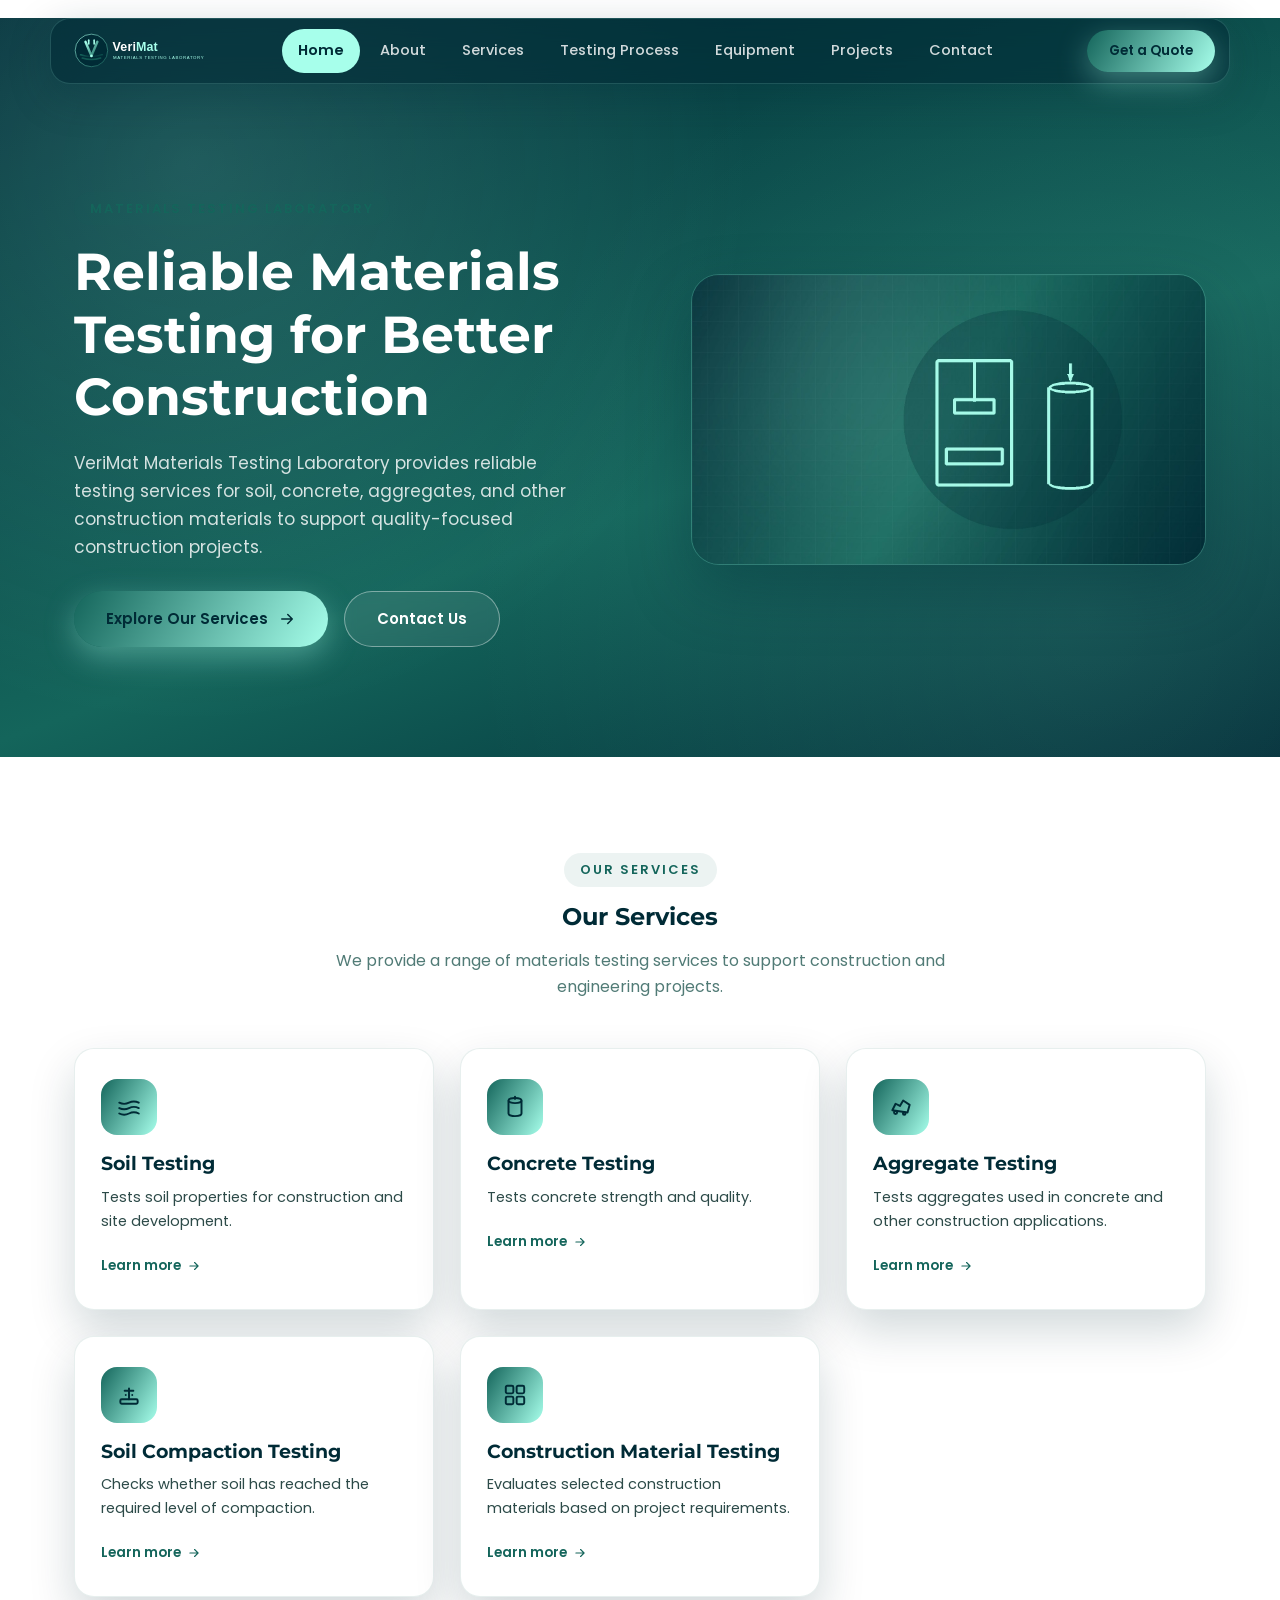
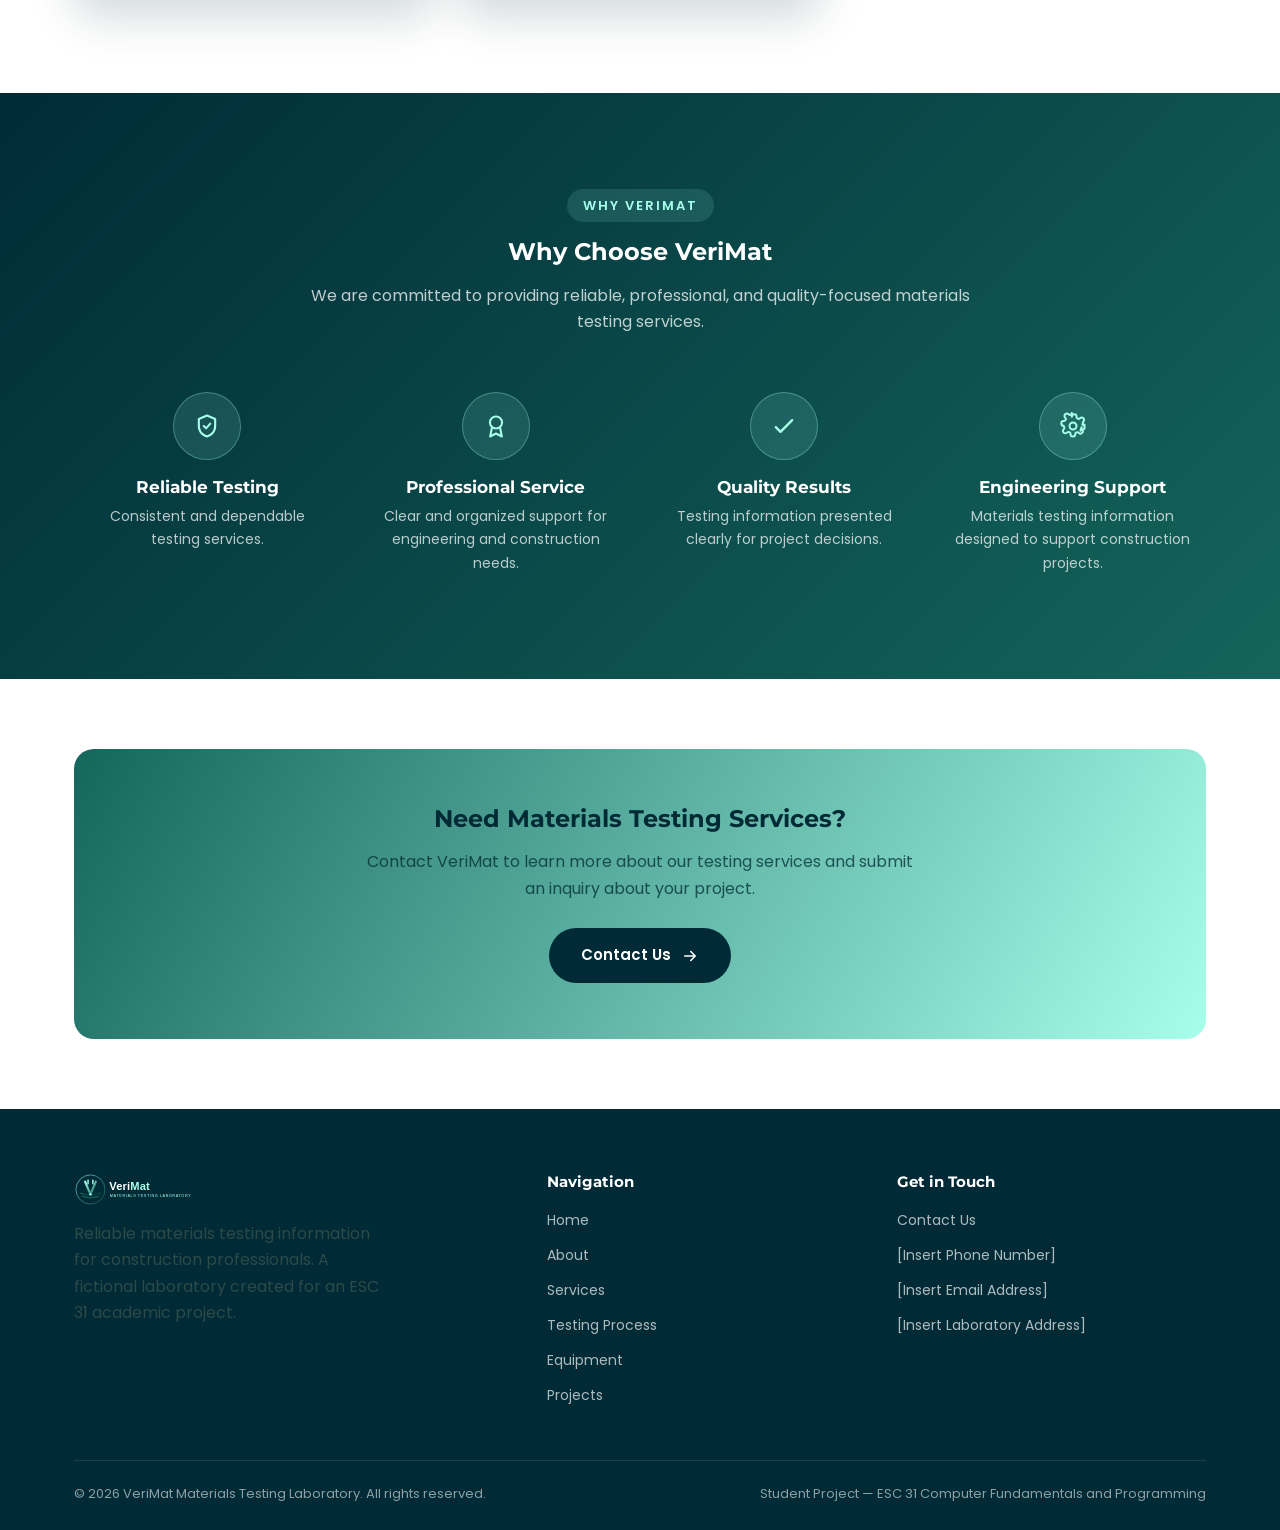
==== index.html @ c8bf65de "Add files via upload" ====
<!DOCTYPE html>
<html lang="en">
<head>
<meta charset="UTF-8">
<meta name="viewport" content="width=device-width, initial-scale=1.0">
<title>VeriMat | Materials Testing Laboratory</title>
<meta name="description" content="VeriMat Materials Testing Laboratory provides soil, concrete, aggregate, and construction material testing information and services.">
<link rel="icon" type="image/svg+xml" href="images/favicon.svg">
<link rel="preconnect" href="https://fonts.googleapis.com">
<link rel="preconnect" href="https://fonts.gstatic.com" crossorigin>
<link href="https://fonts.googleapis.com/css2?family=Montserrat:wght@600;700;800&family=Poppins:wght@300;400;500;600;700&display=swap" rel="stylesheet">
<link rel="stylesheet" href="css/style.css">
</head>
<body>
  <header class="site-header">
    <div class="nav-shell">
      <a href="index.html" class="brand" aria-label="VeriMat home">
        <img src="images/logo.svg" alt="VeriMat Materials Testing Laboratory logo">
      </a>
      <nav class="main-nav" aria-label="Primary navigation">
      <a href="index.html" class="active">Home</a>
      <a href="about.html" class="">About</a>
      <a href="services.html" class="">Services</a>
      <a href="testing-process.html" class="">Testing Process</a>
      <a href="equipment.html" class="">Equipment</a>
      <a href="projects.html" class="">Projects</a>
      <a href="contact.html" class="">Contact</a>
      </nav>
      <a href="contact.html" class="btn btn-primary btn-sm nav-cta">Get a Quote</a>
      <button class="hamburger" aria-label="Toggle navigation menu" aria-expanded="false">
        <span></span><span></span><span></span>
      </button>
    </div>
    <nav class="mobile-nav" aria-label="Mobile navigation">
      <a href="index.html" class="active">Home</a>
      <a href="about.html" class="">About</a>
      <a href="services.html" class="">Services</a>
      <a href="testing-process.html" class="">Testing Process</a>
      <a href="equipment.html" class="">Equipment</a>
      <a href="projects.html" class="">Projects</a>
      <a href="contact.html" class="">Contact</a>
      <a href="contact.html" class="btn btn-primary btn-block" style="margin-top:8px;">Get a Quote</a>
    </nav>
  </header>

  <section class="hero">
    <div class="container hero-grid">
      <div class="reveal in-view">
        <span class="eyebrow">Materials Testing Laboratory</span>
        <h1>Reliable Materials Testing for Better Construction</h1>
        <p class="lead">VeriMat Materials Testing Laboratory provides reliable testing services for soil, concrete, aggregates, and other construction materials to support quality-focused construction projects.</p>
        <div class="hero-actions">
          <a href="services.html" class="btn btn-primary">Explore Our Services <svg viewBox="0 0 24 24" fill="none" stroke="currentColor" stroke-width="2" stroke-linecap="round" stroke-linejoin="round"><path d="M5 12h14M13 6l6 6-6 6"/></svg></a>
          <a href="contact.html" class="btn btn-secondary">Contact Us</a>
        </div>
      </div>
      <div class="hero-media reveal in-view">
        <img src="images/hero-laboratory.jpg" alt="Materials testing laboratory equipment and concrete specimen testing setup">
      </div>
    </div>
  </section>

  <section class="section" id="services">
    <div class="container">
      <div class="section-head reveal">
        <span class="eyebrow">Our Services</span>
        <h2>Our Services</h2>
        <p>We provide a range of materials testing services to support construction and engineering projects.</p>
      </div>
      <div class="card-grid">
        <div class="card">
          <div class="card-icon"><svg viewBox="0 0 24 24" fill="none" stroke="currentColor" stroke-width="1.8"><path d="M3 8c3 1.5 6 1.5 9 0s6-1.5 9 0" stroke-linecap="round"/><path d="M3 13c3 1.5 6 1.5 9 0s6-1.5 9 0" stroke-linecap="round"/><path d="M3 18c3 1.5 6 1.5 9 0s6-1.5 9 0" stroke-linecap="round"/></svg></div>
          <h3>Soil Testing</h3>
          <p>Tests soil properties for construction and site development.</p>
          <a href="services.html" class="card-link">Learn more <svg viewBox="0 0 24 24" fill="none" stroke="currentColor" stroke-width="2" stroke-linecap="round" stroke-linejoin="round"><path d="M5 12h14M13 6l6 6-6 6"/></svg></a>
        </div>
        <div class="card">
          <div class="card-icon"><svg viewBox="0 0 24 24" fill="none" stroke="currentColor" stroke-width="1.8"><ellipse cx="12" cy="6" rx="6" ry="2.4"/><path d="M6 6v12c0 1.3 2.7 2.4 6 2.4s6-1.1 6-2.4V6"/><path d="M12 3.6v-1.2M12 4.5l0 -.9" stroke-linecap="round"/></svg></div>
          <h3>Concrete Testing</h3>
          <p>Tests concrete strength and quality.</p>
          <a href="services.html" class="card-link">Learn more <svg viewBox="0 0 24 24" fill="none" stroke="currentColor" stroke-width="2" stroke-linecap="round" stroke-linejoin="round"><path d="M5 12h14M13 6l6 6-6 6"/></svg></a>
        </div>
        <div class="card">
          <div class="card-icon"><svg viewBox="0 0 24 24" fill="none" stroke="currentColor" stroke-width="1.8" stroke-linejoin="round"><path d="M4 15l3-6 4 2 3-5 6 4-2 7z"/><circle cx="7" cy="17" r="1.4"/><circle cx="15" cy="18" r="1.2"/></svg></div>
          <h3>Aggregate Testing</h3>
          <p>Tests aggregates used in concrete and other construction applications.</p>
          <a href="services.html" class="card-link">Learn more <svg viewBox="0 0 24 24" fill="none" stroke="currentColor" stroke-width="2" stroke-linecap="round" stroke-linejoin="round"><path d="M5 12h14M13 6l6 6-6 6"/></svg></a>
        </div>
        <div class="card">
          <div class="card-icon"><svg viewBox="0 0 24 24" fill="none" stroke="currentColor" stroke-width="1.8" stroke-linecap="round" stroke-linejoin="round"><rect x="4" y="16" width="16" height="4" rx="1.2"/><path d="M12 16V6M8 8h8"/><path d="M9 12h.01M12 12h.01M15 12h.01"/></svg></div>
          <h3>Soil Compaction Testing</h3>
          <p>Checks whether soil has reached the required level of compaction.</p>
          <a href="services.html" class="card-link">Learn more <svg viewBox="0 0 24 24" fill="none" stroke="currentColor" stroke-width="2" stroke-linecap="round" stroke-linejoin="round"><path d="M5 12h14M13 6l6 6-6 6"/></svg></a>
        </div>
        <div class="card">
          <div class="card-icon"><svg viewBox="0 0 24 24" fill="none" stroke="currentColor" stroke-width="1.8" stroke-linecap="round" stroke-linejoin="round"><rect x="3.5" y="3.5" width="7" height="7" rx="1.4"/><rect x="13.5" y="3.5" width="7" height="7" rx="1.4"/><rect x="3.5" y="13.5" width="7" height="7" rx="1.4"/><rect x="13.5" y="13.5" width="7" height="7" rx="1.4"/></svg></div>
          <h3>Construction Material Testing</h3>
          <p>Evaluates selected construction materials based on project requirements.</p>
          <a href="services.html" class="card-link">Learn more <svg viewBox="0 0 24 24" fill="none" stroke="currentColor" stroke-width="2" stroke-linecap="round" stroke-linejoin="round"><path d="M5 12h14M13 6l6 6-6 6"/></svg></a>
        </div>
      </div>
    </div>
  </section>

  <section class="section section-dark">
    <div class="container">
      <div class="section-head reveal">
        <span class="eyebrow" style="background:rgba(167,255,235,0.12); color:var(--mint);">Why VeriMat</span>
        <h2>Why Choose VeriMat</h2>
        <p>We are committed to providing reliable, professional, and quality-focused materials testing services.</p>
      </div>
      <div class="feature-grid">
        <div class="feature reveal">
          <div class="icon-circle"><svg viewBox="0 0 24 24" fill="none" stroke="currentColor" stroke-width="1.8" stroke-linecap="round" stroke-linejoin="round"><path d="M12 3l7 3v6c0 4.5-3 7.5-7 9-4-1.5-7-4.5-7-9V6z"/><path d="M9.2 12l2 2 3.6-4"/></svg></div>
          <h4>Reliable Testing</h4>
          <p>Consistent and dependable testing services.</p>
        </div>
        <div class="feature reveal">
          <div class="icon-circle"><svg viewBox="0 0 24 24" fill="none" stroke="currentColor" stroke-width="1.8" stroke-linecap="round" stroke-linejoin="round"><circle cx="12" cy="9" r="5.2"/><path d="M8.5 13.5L7 21l5-2.6L17 21l-1.5-7.5"/></svg></div>
          <h4>Professional Service</h4>
          <p>Clear and organized support for engineering and construction needs.</p>
        </div>
        <div class="feature reveal">
          <div class="icon-circle"><svg viewBox="0 0 24 24" fill="none" stroke="currentColor" stroke-width="2" stroke-linecap="round" stroke-linejoin="round"><path d="M5 13l4 4L19 7"/></svg></div>
          <h4>Quality Results</h4>
          <p>Testing information presented clearly for project decisions.</p>
        </div>
        <div class="feature reveal">
          <div class="icon-circle"><svg viewBox="0 0 24 24" fill="none" stroke="currentColor" stroke-width="1.7" stroke-linecap="round" stroke-linejoin="round"><circle cx="12" cy="12" r="3"/><path d="M19.4 13a1.7 1.7 0 0 0 .3 1.9l.1.1a2 2 0 1 1-2.9 2.9l-.1-.1a1.7 1.7 0 0 0-1.9-.3 1.7 1.7 0 0 0-1 1.5V19a2 2 0 1 1-4 0v-.1a1.7 1.7 0 0 0-1-1.6 1.7 1.7 0 0 0-1.9.3l-.1.1a2 2 0 1 1-2.9-2.9l.1-.1a1.7 1.7 0 0 0 .3-1.9 1.7 1.7 0 0 0-1.5-1H4a2 2 0 1 1 0-4h.1a1.7 1.7 0 0 0 1.6-1 1.7 1.7 0 0 0-.3-1.9l-.1-.1a2 2 0 1 1 2.9-2.9l.1.1a1.7 1.7 0 0 0 1.9.3H10a1.7 1.7 0 0 0 1-1.5V4a2 2 0 1 1 4 0v.1a1.7 1.7 0 0 0 1 1.6 1.7 1.7 0 0 0 1.9-.3l.1-.1a2 2 0 1 1 2.9 2.9l-.1.1a1.7 1.7 0 0 0-.3 1.9V10a1.7 1.7 0 0 0 1.5 1H20a2 2 0 1 1 0 4h-.1a1.7 1.7 0 0 0-1.5 1z"/></svg></div>
          <h4>Engineering Support</h4>
          <p>Materials testing information designed to support construction projects.</p>
        </div>
      </div>
    </div>
  </section>

  <section class="section section-tight">
    <div class="container">
      <div class="glass-card reveal" style="background:var(--grad-mint); color:var(--dark); text-align:center; padding:56px 40px; border:none;">
        <h2 style="color:var(--dark);">Need Materials Testing Services?</h2>
        <p style="color:rgba(0,43,54,0.75); max-width:560px; margin:0 auto 26px;">Contact VeriMat to learn more about our testing services and submit an inquiry about your project.</p>
        <a href="contact.html" class="btn" style="background:var(--dark); color:var(--white);">Contact Us <svg viewBox="0 0 24 24" fill="none" stroke="currentColor" stroke-width="2" stroke-linecap="round" stroke-linejoin="round"><path d="M5 12h14M13 6l6 6-6 6"/></svg></a>
      </div>
    </div>
  </section>

  <footer class="site-footer">
    <div class="container">
      <div class="footer-grid">
        <div class="footer-col">
          <div class="footer-brand">
            <img src="images/logo.svg" alt="VeriMat logo" style="height:34px;">
          </div>
          <p style="max-width:320px;">Reliable materials testing information for construction professionals. A fictional laboratory created for an ESC 31 academic project.</p>
        </div>
        <div class="footer-col">
          <h5>Navigation</h5>
          <a href="index.html">Home</a>
          <a href="about.html">About</a>
          <a href="services.html">Services</a>
          <a href="testing-process.html">Testing Process</a>
          <a href="equipment.html">Equipment</a>
          <a href="projects.html">Projects</a>
        </div>
        <div class="footer-col">
          <h5>Get in Touch</h5>
          <a href="contact.html">Contact Us</a>
          <a href="contact.html">[Insert Phone Number]</a>
          <a href="contact.html">[Insert Email Address]</a>
          <a href="contact.html">[Insert Laboratory Address]</a>
        </div>
      </div>
      <div class="footer-bottom">
        <span>&copy; 2026 VeriMat Materials Testing Laboratory. All rights reserved.</span>
        <span>Student Project &mdash; ESC 31 Computer Fundamentals and Programming</span>
      </div>
    </div>
  </footer>

<div class="lightbox" id="lightbox">
  <button class="lightbox-close" aria-label="Close image">&times;</button>
  <img src="" alt="">
</div>
<script src="js/script.js"></script>
</body>
</html>
---- css/style.css ----
/* =========================================================
   VeriMat Materials Testing Laboratory — Main Stylesheet
   Colors: #002B36 (dark), #14655B (green), #A7FFEB (mint)
   Fonts: Montserrat (headings), Poppins (body)
   ========================================================= */

:root {
  --dark: #002B36;
  --dark-2: #012f3b;
  --green: #14655B;
  --mint: #A7FFEB;
  --white: #FFFFFF;
  --ink: #0a2229;
  --muted: #7fa7a2;

  --grad-dark: linear-gradient(135deg, var(--dark) 0%, var(--green) 100%);
  --grad-deep: linear-gradient(160deg, var(--dark) 0%, var(--green) 60%, var(--dark) 100%);
  --grad-mint: linear-gradient(120deg, var(--green) 0%, var(--mint) 100%);
  --grad-soft: linear-gradient(180deg, #eafffb 0%, #ffffff 60%);

  --radius-lg: 28px;
  --radius-md: 20px;
  --radius-sm: 14px;
  --radius-pill: 999px;

  --shadow-soft: 0 20px 45px rgba(0, 43, 54, 0.18);
  --shadow-deep: 0 25px 60px rgba(0, 43, 54, 0.35);

  --glass-bg: rgba(255, 255, 255, 0.08);
  --glass-border: rgba(255, 255, 255, 0.18);
  --glass-bg-light: rgba(255, 255, 255, 0.65);
  --glass-border-light: rgba(20, 101, 91, 0.15);

  --container: 1180px;
}

* { box-sizing: border-box; }
html { scroll-behavior: smooth; }

body {
  margin: 0;
  font-family: 'Poppins', -apple-system, BlinkMacSystemFont, sans-serif;
  color: var(--ink);
  background: var(--white);
  line-height: 1.65;
  -webkit-font-smoothing: antialiased;
  overflow-x: hidden;
}

h1, h2, h3, h4, h5 {
  font-family: 'Montserrat', sans-serif;
  font-weight: 700;
  line-height: 1.2;
  margin: 0 0 16px;
  color: var(--dark);
}

p { margin: 0 0 16px; color: #2c4a48; }

a { color: inherit; text-decoration: none; }

img { max-width: 100%; display: block; }

svg { width: 18px; height: 18px; flex-shrink: 0; }

.container {
  width: 100%;
  max-width: var(--container);
  margin: 0 auto;
  padding: 0 24px;
}

section { position: relative; }

.eyebrow {
  display: inline-block;
  font-family: 'Poppins', sans-serif;
  font-size: 13px;
  font-weight: 600;
  letter-spacing: 2px;
  text-transform: uppercase;
  color: var(--green);
  background: rgba(20, 101, 91, 0.08);
  padding: 6px 16px;
  border-radius: var(--radius-pill);
  margin-bottom: 16px;
}

.section-head { max-width: 680px; margin: 0 auto 48px; text-align: center; }
.section-head p { color: #517b76; }

/* =====================
   Buttons
   ===================== */
.btn {
  display: inline-flex;
  align-items: center;
  gap: 10px;
  padding: 15px 32px;
  border-radius: var(--radius-pill);
  font-family: 'Poppins', sans-serif;
  font-weight: 600;
  font-size: 15px;
  border: none;
  cursor: pointer;
  transition: transform 0.25s ease, box-shadow 0.25s ease, background 0.25s ease;
  white-space: nowrap;
}
.btn-primary {
  background: var(--grad-mint);
  color: var(--dark);
  box-shadow: 0 10px 30px rgba(167, 255, 235, 0.35);
}
.btn-primary:hover { transform: translateY(-3px); box-shadow: 0 16px 36px rgba(167, 255, 235, 0.45); }
.btn-secondary {
  background: rgba(255, 255, 255, 0.08);
  color: var(--white);
  border: 1.5px solid rgba(255, 255, 255, 0.4);
  backdrop-filter: blur(6px);
}
.btn-secondary:hover { background: rgba(255, 255, 255, 0.18); transform: translateY(-3px); }
.btn-outline-dark {
  background: transparent;
  color: var(--green);
  border: 1.5px solid rgba(20, 101, 91, 0.35);
}
.btn-outline-dark:hover { background: rgba(20, 101, 91, 0.08); transform: translateY(-3px); }
.btn-block { width: 100%; justify-content: center; }
.btn-sm { padding: 10px 22px; font-size: 13.5px; }

/* =====================
   Header / Navigation
   ===================== */
.site-header {
  position: sticky;
  top: 0;
  z-index: 500;
  padding: 18px 0;
}
.nav-shell {
  max-width: var(--container);
  margin: 0 auto;
  padding: 10px 14px 10px 22px;
  display: flex;
  align-items: center;
  justify-content: space-between;
  background: rgba(0, 43, 54, 0.62);
  border: 1px solid rgba(167, 255, 235, 0.16);
  border-radius: var(--radius-md);
  backdrop-filter: blur(16px);
  -webkit-backdrop-filter: blur(16px);
  box-shadow: 0 12px 40px rgba(0, 43, 54, 0.25);
}
.brand { display: flex; align-items: center; gap: 10px; }
.brand img { height: 38px; width: auto; }
.brand-fallback {
  font-family: 'Montserrat', sans-serif;
  font-weight: 700;
  color: var(--white);
  font-size: 20px;
}

.main-nav { display: flex; align-items: center; gap: 4px; }
.main-nav a {
  color: rgba(255, 255, 255, 0.82);
  font-size: 14.5px;
  font-weight: 500;
  padding: 10px 16px;
  border-radius: var(--radius-pill);
  transition: background 0.2s ease, color 0.2s ease;
}
.main-nav a:hover { background: rgba(255, 255, 255, 0.08); color: var(--white); }
.main-nav a.active { background: var(--mint); color: var(--dark); font-weight: 600; }

.nav-cta { margin-left: 10px; }

.hamburger {
  display: none;
  width: 44px;
  height: 44px;
  border-radius: 12px;
  border: 1px solid rgba(255, 255, 255, 0.25);
  background: rgba(255, 255, 255, 0.08);
  align-items: center;
  justify-content: center;
  cursor: pointer;
  flex-direction: column;
  gap: 5px;
}
.hamburger span {
  display: block;
  width: 20px;
  height: 2px;
  background: var(--mint);
  border-radius: 2px;
  transition: transform 0.3s ease, opacity 0.3s ease;
}
.hamburger.open span:nth-child(1) { transform: translateY(7px) rotate(45deg); }
.hamburger.open span:nth-child(2) { opacity: 0; }
.hamburger.open span:nth-child(3) { transform: translateY(-7px) rotate(-45deg); }

.mobile-nav {
  display: none;
  max-width: var(--container);
  margin: 10px auto 0;
  padding: 14px;
  background: rgba(0, 43, 54, 0.92);
  border: 1px solid rgba(167, 255, 235, 0.16);
  border-radius: var(--radius-md);
  backdrop-filter: blur(16px);
  flex-direction: column;
  gap: 4px;
  max-height: 0;
  overflow: hidden;
  opacity: 0;
  transition: max-height 0.35s ease, opacity 0.3s ease, padding 0.35s ease;
}
.mobile-nav.show { display: flex; max-height: 480px; opacity: 1; padding: 14px; }
.mobile-nav a {
  color: rgba(255, 255, 255, 0.85);
  padding: 12px 14px;
  border-radius: 12px;
  font-size: 15px;
  font-weight: 500;
}
.mobile-nav a.active { background: var(--mint); color: var(--dark); font-weight: 600; }
.mobile-nav a:hover { background: rgba(255, 255, 255, 0.08); }

/* =====================
   Hero sections
   ===================== */
.hero {
  background: var(--grad-deep);
  color: var(--white);
  padding: 90px 0 110px;
  margin-top: -84px;
  padding-top: 174px;
  position: relative;
  overflow: hidden;
}
.hero::before {
  content: "";
  position: absolute;
  inset: 0;
  background: radial-gradient(circle at 15% 20%, rgba(167, 255, 235, 0.16), transparent 45%),
              radial-gradient(circle at 85% 80%, rgba(167, 255, 235, 0.1), transparent 50%);
  pointer-events: none;
}
.hero-grid {
  position: relative;
  display: grid;
  grid-template-columns: 1.05fr 0.95fr;
  gap: 48px;
  align-items: center;
}
.hero h1 { color: var(--white); font-size: clamp(32px, 4.4vw, 52px); margin-bottom: 20px; }
.hero p.lead { color: rgba(255, 255, 255, 0.82); font-size: 17px; max-width: 520px; }
.hero-actions { display: flex; gap: 16px; margin-top: 30px; flex-wrap: wrap; }
.hero-media {
  border-radius: var(--radius-lg);
  overflow: hidden;
  box-shadow: var(--shadow-deep);
  border: 1px solid rgba(167, 255, 235, 0.18);
}
.hero-media img { width: 100%; height: 100%; object-fit: cover; }

.page-hero {
  background: var(--grad-deep);
  color: var(--white);
  padding: 170px 0 90px;
  margin-top: -84px;
  text-align: center;
  position: relative;
  overflow: hidden;
}
.page-hero::before {
  content: "";
  position: absolute;
  inset: 0;
  background: radial-gradient(circle at 50% 0%, rgba(167, 255, 235, 0.14), transparent 55%);
}
.page-hero h1 { color: var(--white); font-size: clamp(30px, 4vw, 44px); position: relative; }
.page-hero p { color: rgba(255, 255, 255, 0.82); max-width: 640px; margin: 0 auto; position: relative; }

/* =====================
   Cards (glass + light)
   ===================== */
.card-grid {
  display: grid;
  grid-template-columns: repeat(3, 1fr);
  gap: 26px;
}
.card {
  background: var(--white);
  border: 1px solid rgba(20, 101, 91, 0.1);
  border-radius: var(--radius-md);
  padding: 30px 26px;
  box-shadow: var(--shadow-soft);
  transition: transform 0.3s ease, box-shadow 0.3s ease;
  opacity: 0;
  transform: translateY(24px);
}
.card.in-view { opacity: 1; transform: translateY(0); }
.card:hover { transform: translateY(-8px); box-shadow: 0 26px 55px rgba(0, 43, 54, 0.2); }

.card-icon {
  width: 56px;
  height: 56px;
  border-radius: 16px;
  background: var(--grad-mint);
  display: flex;
  align-items: center;
  justify-content: center;
  margin-bottom: 18px;
  color: var(--dark);
}
.card-icon svg { width: 26px; height: 26px; }

.card h3 { font-size: 19px; margin-bottom: 10px; }
.card p { font-size: 14.5px; margin-bottom: 18px; }
.card-link {
  font-size: 13.5px;
  font-weight: 600;
  color: var(--green);
  display: inline-flex;
  align-items: center;
  gap: 6px;
}
.card-link svg { width: 14px; height: 14px; transition: transform 0.2s ease; }
.card-link:hover svg { transform: translateX(4px); }

/* glass card variant, used on dark sections */
.glass-card {
  background: var(--glass-bg);
  border: 1px solid var(--glass-border);
  border-radius: var(--radius-md);
  padding: 30px 26px;
  backdrop-filter: blur(14px);
  -webkit-backdrop-filter: blur(14px);
  color: var(--white);
  transition: transform 0.3s ease, background 0.3s ease;
}
.glass-card:hover { transform: translateY(-6px); background: rgba(255, 255, 255, 0.12); }
.glass-card h3 { color: var(--white); }
.glass-card p { color: rgba(255, 255, 255, 0.78); }

/* =====================
   Sections generic
   ===================== */
.section { padding: 96px 0; }
.section-tight { padding: 70px 0; }
.section-dark {
  background: var(--grad-dark);
  color: var(--white);
}
.section-dark h2 { color: var(--white); }
.section-dark .section-head p { color: rgba(255, 255, 255, 0.75); }
.section-soft { background: var(--grad-soft); }

.split {
  display: grid;
  grid-template-columns: 1fr 1fr;
  gap: 56px;
  align-items: center;
}
.split img { border-radius: var(--radius-lg); box-shadow: var(--shadow-soft); }
.split .tag-row { display: flex; gap: 10px; flex-wrap: wrap; margin-top: 20px; }
.tag {
  font-size: 12.5px;
  font-weight: 600;
  padding: 7px 14px;
  border-radius: var(--radius-pill);
  background: rgba(20, 101, 91, 0.08);
  color: var(--green);
}

/* Why choose feature list */
.feature-grid {
  display: grid;
  grid-template-columns: repeat(4, 1fr);
  gap: 22px;
}
.feature {
  text-align: center;
  padding: 8px 10px;
}
.feature .icon-circle {
  width: 68px; height: 68px;
  margin: 0 auto 18px;
  border-radius: 50%;
  background: rgba(167, 255, 235, 0.12);
  border: 1px solid rgba(167, 255, 235, 0.3);
  display: flex; align-items: center; justify-content: center;
}
.feature .icon-circle svg { width: 28px; height: 28px; color: var(--mint); }
.feature h4 { color: var(--white); font-size: 16.5px; margin-bottom: 8px; }
.feature p { color: rgba(255, 255, 255, 0.72); font-size: 14px; margin: 0; }

/* =====================
   Timeline (Testing Process)
   ===================== */
.timeline { position: relative; max-width: 900px; margin: 0 auto; }
.timeline::before {
  content: "";
  position: absolute;
  left: 34px;
  top: 10px;
  bottom: 10px;
  width: 2px;
  background: linear-gradient(180deg, var(--mint), var(--green), var(--mint));
  opacity: 0.55;
}
.timeline-item {
  position: relative;
  display: grid;
  grid-template-columns: 70px 1fr;
  gap: 26px;
  margin-bottom: 44px;
  opacity: 0;
  transform: translateY(24px);
  transition: opacity 0.6s ease, transform 0.6s ease;
}
.timeline-item.in-view { opacity: 1; transform: translateY(0); }
.timeline-num {
  width: 70px; height: 70px;
  border-radius: 50%;
  background: var(--dark);
  border: 2px solid var(--mint);
  color: var(--mint);
  font-family: 'Montserrat', sans-serif;
  font-weight: 700;
  font-size: 20px;
  display: flex; align-items: center; justify-content: center;
  box-shadow: 0 0 0 8px rgba(167, 255, 235, 0.1), 0 0 22px rgba(167, 255, 235, 0.45);
  z-index: 2;
}
.timeline-card {
  display: grid;
  grid-template-columns: 1fr 200px;
  gap: 22px;
  align-items: center;
  background: rgba(255, 255, 255, 0.7);
  border: 1px solid var(--glass-border-light);
  backdrop-filter: blur(10px);
  border-radius: var(--radius-md);
  padding: 24px 26px;
  box-shadow: var(--shadow-soft);
}
.timeline-card img { border-radius: var(--radius-sm); height: 130px; width: 100%; object-fit: cover; }
.timeline-card h3 { margin-bottom: 8px; font-size: 19px; }
.timeline-card p { margin: 0; font-size: 14.5px; }

/* =====================
   Gallery (Projects)
   ===================== */
.gallery {
  display: grid;
  grid-template-columns: repeat(3, 1fr);
  gap: 24px;
}
.gallery-item {
  position: relative;
  border-radius: var(--radius-md);
  overflow: hidden;
  aspect-ratio: 4/3;
  box-shadow: var(--shadow-soft);
  cursor: pointer;
}
.gallery-item img { width: 100%; height: 100%; object-fit: cover; transition: transform 0.5s ease; }
.gallery-item:hover img { transform: scale(1.08); }
.gallery-caption {
  position: absolute; inset: auto 0 0 0;
  padding: 20px 20px 16px;
  background: linear-gradient(0deg, rgba(0, 43, 54, 0.92), transparent);
  color: var(--white);
  transform: translateY(8px);
  opacity: 0.92;
  transition: transform 0.3s ease;
}
.gallery-item:hover .gallery-caption { transform: translateY(0); }
.gallery-caption h4 { color: var(--white); font-size: 15.5px; margin: 0 0 4px; }
.gallery-caption span { font-size: 12.5px; color: var(--mint); }

.lightbox {
  position: fixed; inset: 0;
  background: rgba(0, 20, 25, 0.88);
  display: none;
  align-items: center;
  justify-content: center;
  z-index: 900;
  padding: 30px;
}
.lightbox.show { display: flex; }
.lightbox img { max-width: 90vw; max-height: 82vh; border-radius: var(--radius-md); box-shadow: var(--shadow-deep); }
.lightbox-close {
  position: absolute; top: 26px; right: 30px;
  width: 44px; height: 44px; border-radius: 50%;
  background: rgba(255, 255, 255, 0.12); border: 1px solid rgba(255, 255, 255, 0.3);
  color: var(--white); font-size: 20px; cursor: pointer;
}

/* =====================
   Forms
   ===================== */
.form-card {
  background: var(--glass-bg-light);
  border: 1px solid var(--glass-border-light);
  border-radius: var(--radius-lg);
  padding: 40px;
  box-shadow: var(--shadow-soft);
  backdrop-filter: blur(10px);
}
.form-grid { display: grid; grid-template-columns: 1fr 1fr; gap: 20px; }
.form-group { margin-bottom: 20px; display: flex; flex-direction: column; gap: 8px; }
.form-group.full { grid-column: 1 / -1; }
label { font-size: 13.5px; font-weight: 600; color: var(--dark); }
input, select, textarea {
  font-family: 'Poppins', sans-serif;
  font-size: 14.5px;
  padding: 13px 16px;
  border-radius: var(--radius-sm);
  border: 1.5px solid rgba(20, 101, 91, 0.18);
  background: rgba(255, 255, 255, 0.85);
  color: var(--ink);
  outline: none;
  transition: border-color 0.2s ease, box-shadow 0.2s ease;
}
input:focus, select:focus, textarea:focus {
  border-color: var(--green);
  box-shadow: 0 0 0 4px rgba(20, 101, 91, 0.12);
}
textarea { resize: vertical; min-height: 130px; }
.field-error { font-size: 12.5px; color: #c0392b; min-height: 16px; }
input.invalid, select.invalid, textarea.invalid { border-color: #c0392b; }
.form-status {
  margin-top: 6px;
  padding: 14px 18px;
  border-radius: var(--radius-sm);
  font-size: 14px;
  display: none;
}
.form-status.success { display: block; background: rgba(20, 101, 91, 0.1); color: var(--green); border: 1px solid rgba(20, 101, 91, 0.25); }
.form-status.error { display: block; background: rgba(192, 57, 43, 0.08); color: #a93226; border: 1px solid rgba(192, 57, 43, 0.2); }

/* Contact info + map */
.contact-info-list { display: flex; flex-direction: column; gap: 18px; margin-top: 26px; }
.contact-info-item {
  display: flex; align-items: flex-start; gap: 16px;
  background: var(--white);
  border: 1px solid rgba(20, 101, 91, 0.1);
  border-radius: var(--radius-md);
  padding: 18px 20px;
  box-shadow: var(--shadow-soft);
}
.contact-info-item .icon-circle {
  width: 46px; height: 46px; flex-shrink: 0;
  border-radius: 14px;
  background: var(--grad-mint);
  display: flex; align-items: center; justify-content: center;
}
.contact-info-item .icon-circle svg { width: 20px; height: 20px; color: var(--dark); }
.contact-info-item h4 { margin: 0 0 4px; font-size: 15px; }
.contact-info-item p { margin: 0; font-size: 14px; }

.map-placeholder {
  border-radius: var(--radius-lg);
  background: var(--grad-dark);
  min-height: 320px;
  display: flex;
  align-items: center;
  justify-content: center;
  position: relative;
  overflow: hidden;
  border: 1px solid rgba(167, 255, 235, 0.18);
}
.map-placeholder::before {
  content: "";
  position: absolute; inset: 0;
  background-image:
    linear-gradient(rgba(167,255,235,0.12) 1px, transparent 1px),
    linear-gradient(90deg, rgba(167,255,235,0.12) 1px, transparent 1px);
  background-size: 36px 36px;
}
.map-pin {
  position: relative;
  display: flex; flex-direction: column; align-items: center; gap: 12px;
  color: var(--white); text-align: center;
}
.map-pin svg { width: 40px; height: 40px; color: var(--mint); filter: drop-shadow(0 0 14px rgba(167,255,235,0.6)); }
.map-pin span { font-size: 14px; color: rgba(255,255,255,0.8); }

/* =====================
   Footer
   ===================== */
.site-footer { background: var(--dark); color: rgba(255, 255, 255, 0.75); padding: 64px 0 26px; }
.footer-grid {
  display: grid;
  grid-template-columns: 1.4fr 1fr 1fr;
  gap: 40px;
  padding-bottom: 40px;
  border-bottom: 1px solid rgba(255, 255, 255, 0.1);
}
.footer-brand { display: flex; align-items: center; gap: 10px; margin-bottom: 14px; }
.footer-brand img { height: 34px; }
.footer-col h5 { color: var(--white); font-size: 15px; margin-bottom: 18px; }
.footer-col a { display: block; color: rgba(255, 255, 255, 0.68); font-size: 14px; margin-bottom: 12px; transition: color 0.2s ease; }
.footer-col a:hover { color: var(--mint); }
.footer-bottom {
  display: flex; justify-content: space-between; align-items: center;
  padding-top: 22px; font-size: 13px; color: rgba(255, 255, 255, 0.55);
  flex-wrap: wrap; gap: 10px;
}

/* =====================
   Reveal on scroll
   ===================== */
.reveal { opacity: 0; transform: translateY(26px); transition: opacity 0.7s ease, transform 0.7s ease; }
.reveal.in-view { opacity: 1; transform: translateY(0); }

/* =====================
   Equipment page specifics
   ===================== */
.equip-grid { display: grid; grid-template-columns: repeat(3, 1fr); gap: 26px; }
.equip-card { overflow: hidden; }
.equip-card .equip-img { border-radius: var(--radius-sm); overflow: hidden; margin-bottom: 18px; aspect-ratio: 4/3; }
.equip-card .equip-img img { width: 100%; height: 100%; object-fit: cover; transition: transform 0.4s ease; }
.equip-card:hover .equip-img img { transform: scale(1.06); }

/* =====================
   Responsive
   ===================== */
@media (max-width: 980px) {
  .hero-grid, .split { grid-template-columns: 1fr; }
  .hero-media { order: -1; }
  .card-grid, .equip-grid { grid-template-columns: repeat(2, 1fr); }
  .feature-grid { grid-template-columns: repeat(2, 1fr); }
  .gallery { grid-template-columns: repeat(2, 1fr); }
  .footer-grid { grid-template-columns: 1fr 1fr; }
  .timeline-card { grid-template-columns: 1fr; }
  .timeline-card img { height: 160px; }
}

@media (max-width: 720px) {
  .main-nav, .nav-cta { display: none; }
  .hamburger { display: flex; }
  .hero { padding-top: 150px; }
  .page-hero { padding-top: 150px; }
  .card-grid, .equip-grid, .feature-grid, .gallery { grid-template-columns: 1fr; }
  .form-grid { grid-template-columns: 1fr; }
  .footer-grid { grid-template-columns: 1fr; }
  .footer-bottom { flex-direction: column; align-items: flex-start; }
  .timeline::before { left: 28px; }
  .timeline-num { width: 56px; height: 56px; font-size: 16px; }
  .timeline-item { grid-template-columns: 56px 1fr; }
  section.section { padding: 64px 0; }
}
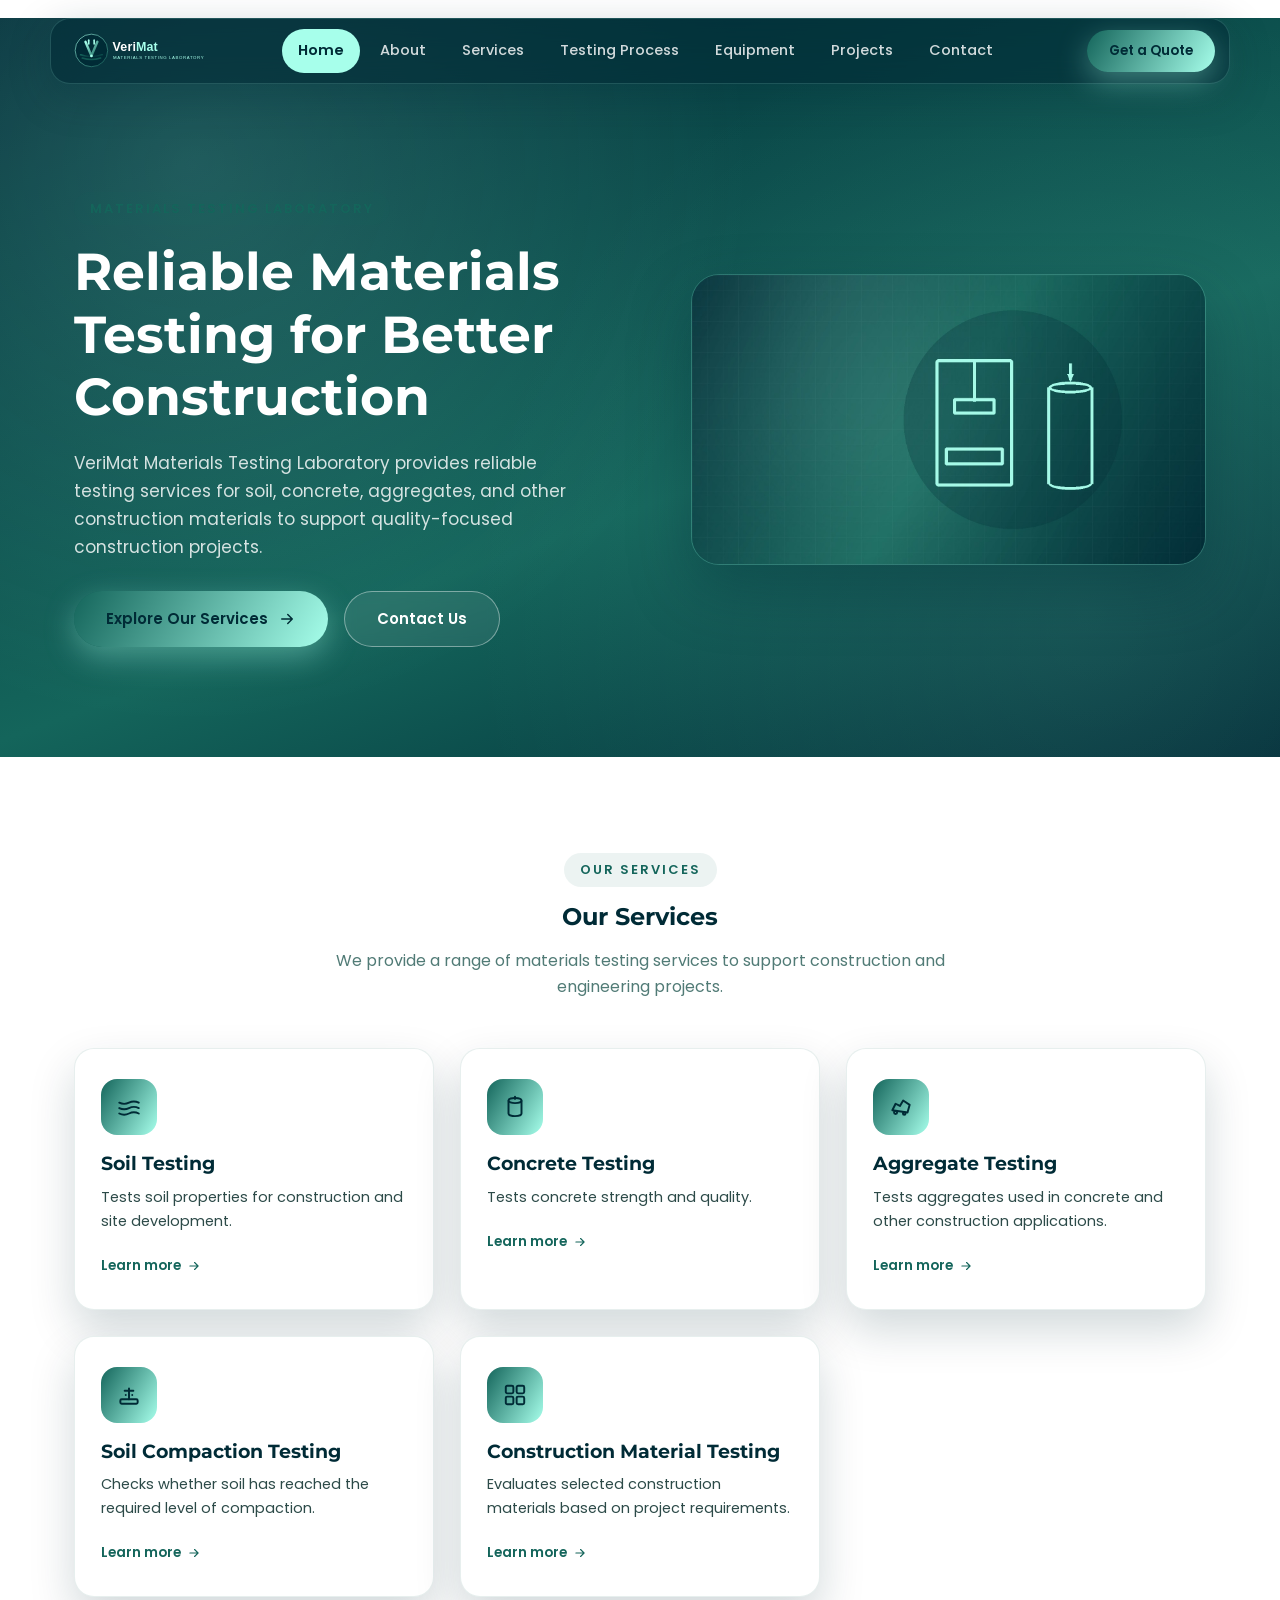
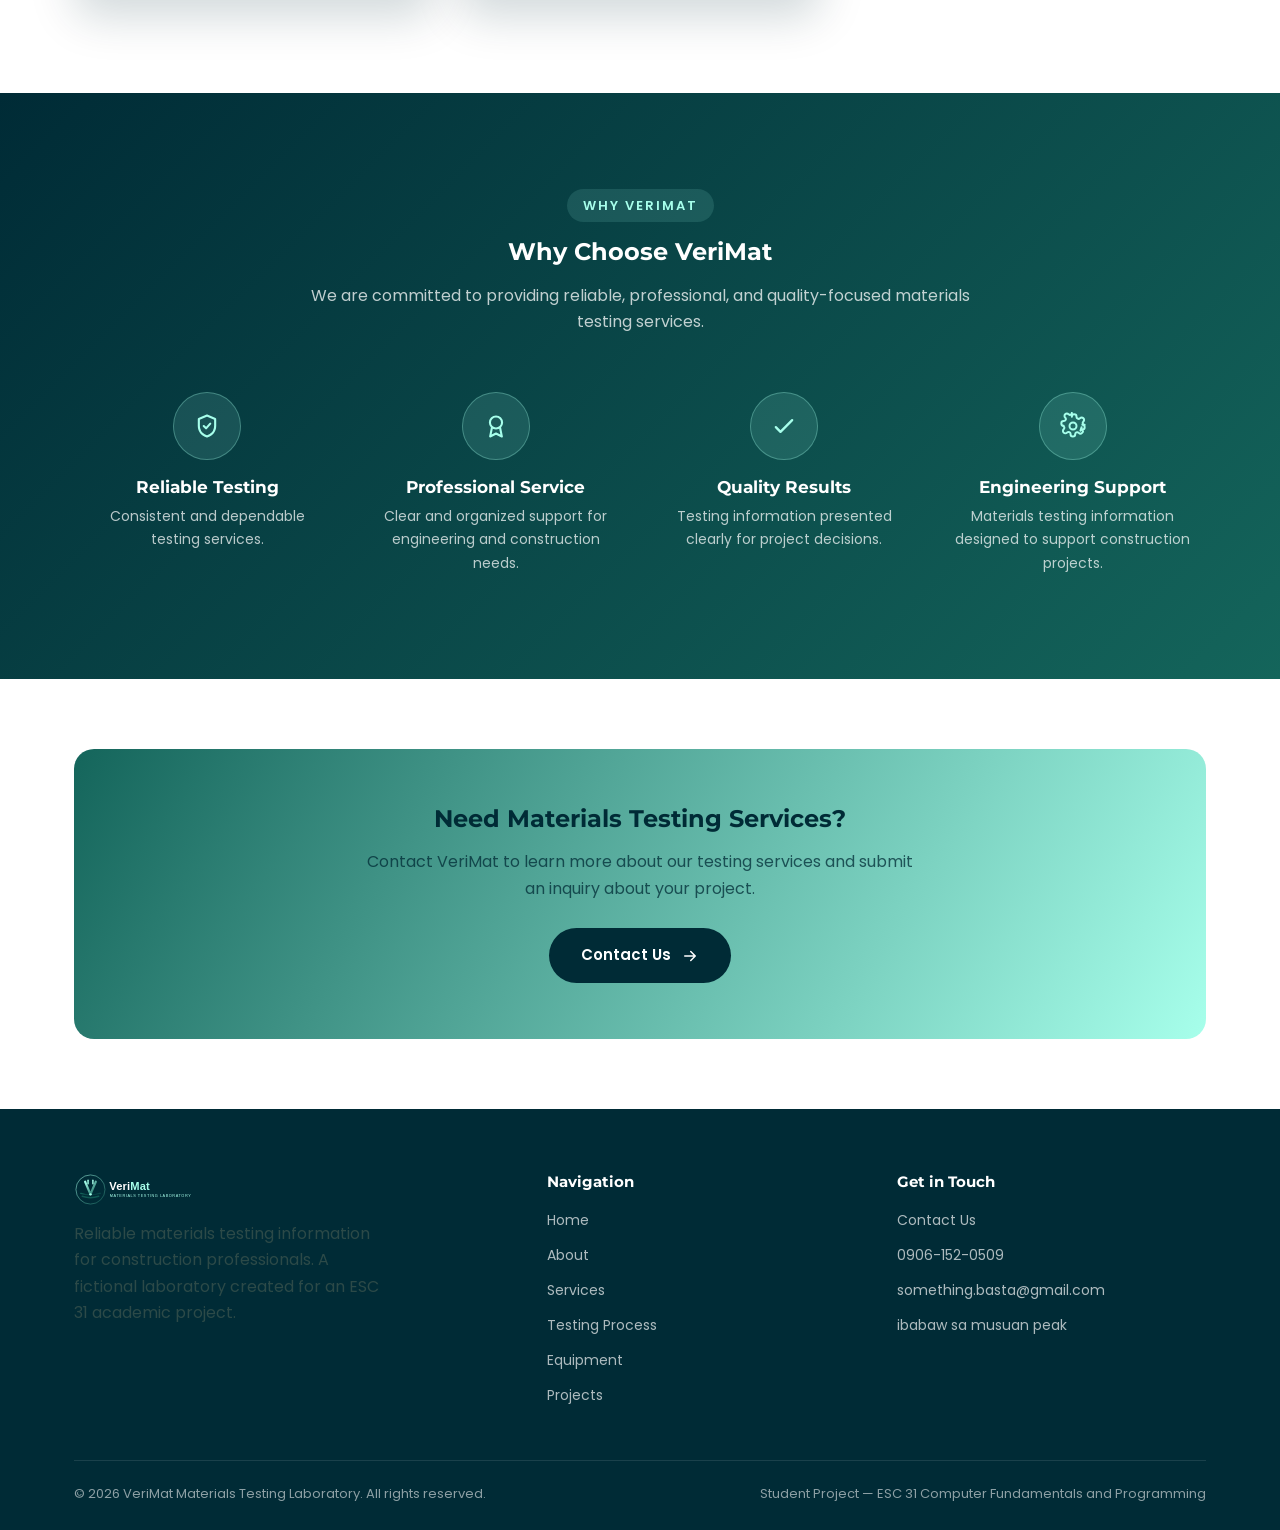
==== commit 2c81e4d1: "Update index.html" ====
--- a/index.html
+++ b/index.html
@@ -165,9 +165,9 @@
         <div class="footer-col">
           <h5>Get in Touch</h5>
           <a href="contact.html">Contact Us</a>
-          <a href="contact.html">[Insert Phone Number]</a>
-          <a href="contact.html">[Insert Email Address]</a>
-          <a href="contact.html">[Insert Laboratory Address]</a>
+          <a href="contact.html">0906-152-0509</a>
+          <a href="contact.html">something.basta@gmail.com</a>
+          <a href="contact.html">ibabaw sa musuan peak</a>
         </div>
       </div>
       <div class="footer-bottom">
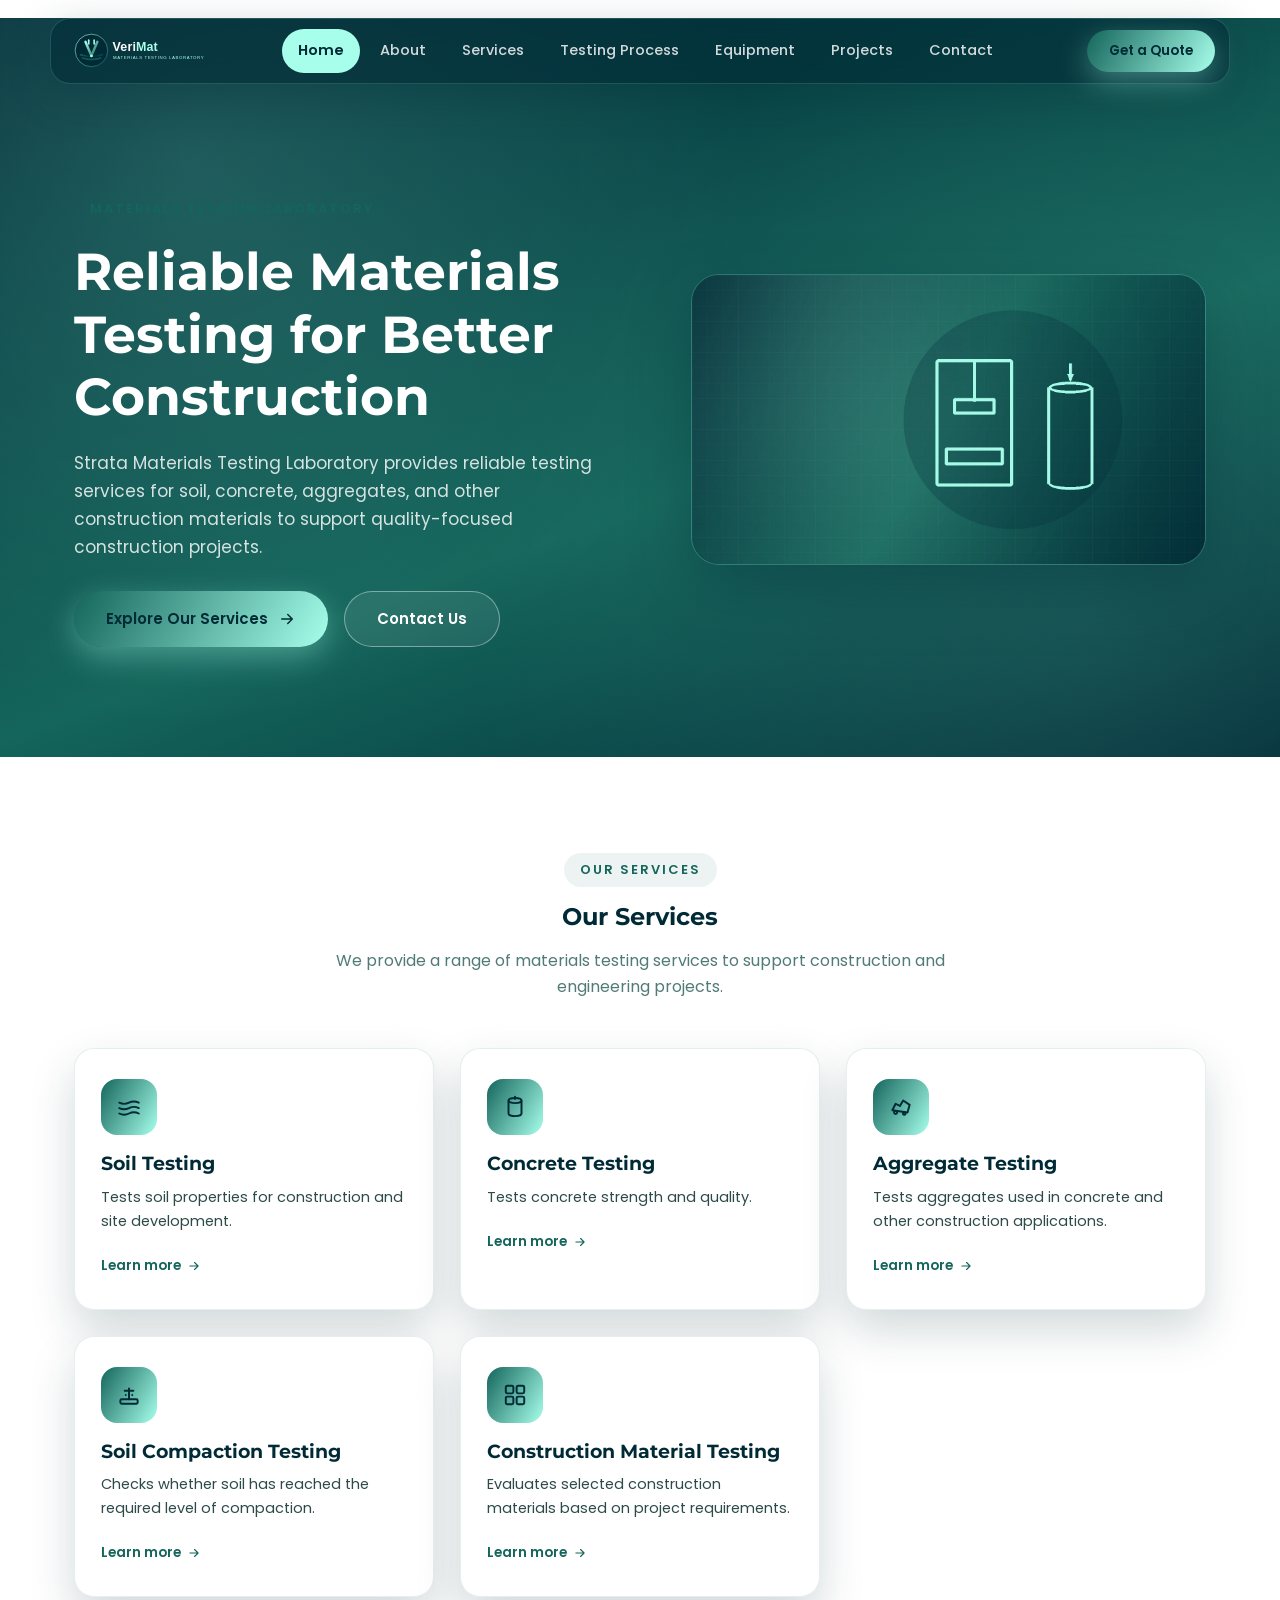
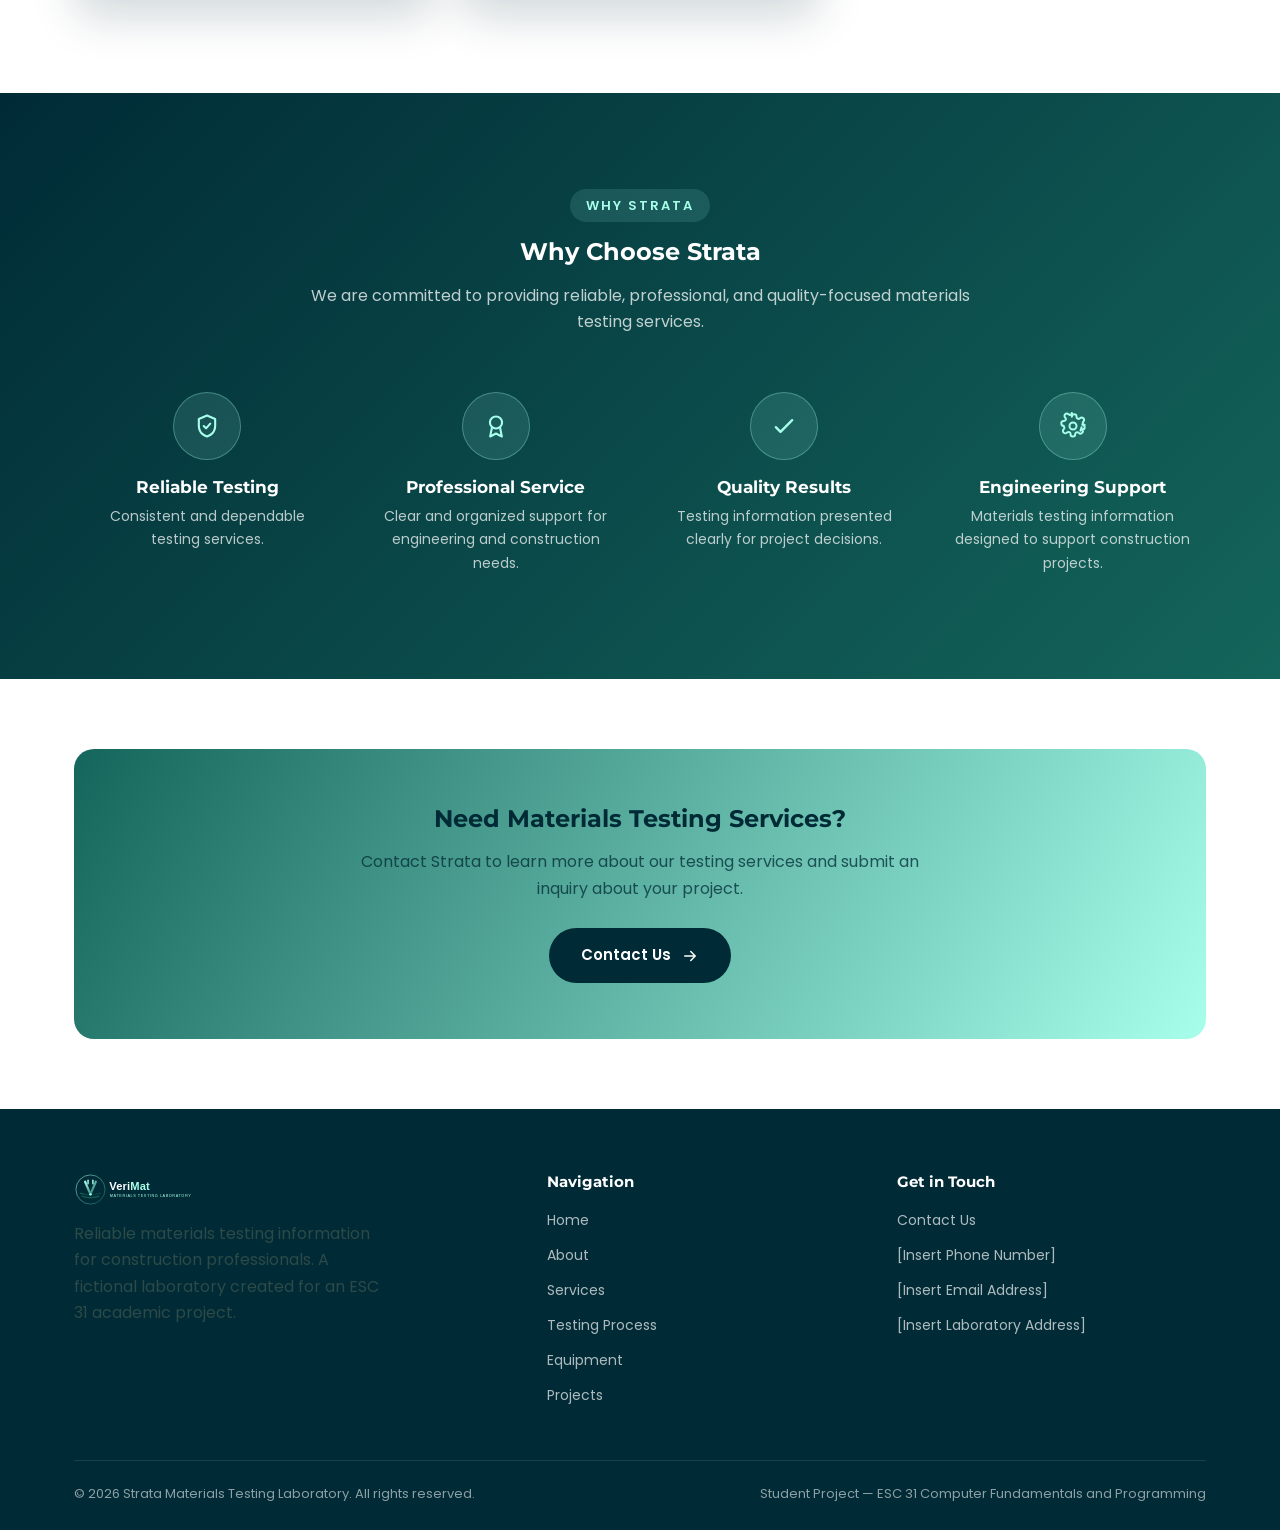
==== commit c8c4c007: "Update index.html" ====
--- a/index.html
+++ b/index.html
@@ -3,8 +3,8 @@
 <head>
 <meta charset="UTF-8">
 <meta name="viewport" content="width=device-width, initial-scale=1.0">
-<title>VeriMat | Materials Testing Laboratory</title>
-<meta name="description" content="VeriMat Materials Testing Laboratory provides soil, concrete, aggregate, and construction material testing information and services.">
+<title>Strata | Materials Testing Laboratory</title>
+<meta name="description" content="Strata Materials Testing Laboratory provides soil, concrete, aggregate, and construction material testing information and services.">
 <link rel="icon" type="image/svg+xml" href="images/favicon.svg">
 <link rel="preconnect" href="https://fonts.googleapis.com">
 <link rel="preconnect" href="https://fonts.gstatic.com" crossorigin>
@@ -14,8 +14,8 @@
 <body>
   <header class="site-header">
     <div class="nav-shell">
-      <a href="index.html" class="brand" aria-label="VeriMat home">
-        <img src="images/logo.svg" alt="VeriMat Materials Testing Laboratory logo">
+      <a href="index.html" class="brand" aria-label="Strata home">
+        <img src="images/logo.svg" alt="Strata Materials Testing Laboratory logo">
       </a>
       <nav class="main-nav" aria-label="Primary navigation">
       <a href="index.html" class="active">Home</a>
@@ -48,7 +48,7 @@
       <div class="reveal in-view">
         <span class="eyebrow">Materials Testing Laboratory</span>
         <h1>Reliable Materials Testing for Better Construction</h1>
-        <p class="lead">VeriMat Materials Testing Laboratory provides reliable testing services for soil, concrete, aggregates, and other construction materials to support quality-focused construction projects.</p>
+        <p class="lead">Strata Materials Testing Laboratory provides reliable testing services for soil, concrete, aggregates, and other construction materials to support quality-focused construction projects.</p>
         <div class="hero-actions">
           <a href="services.html" class="btn btn-primary">Explore Our Services <svg viewBox="0 0 24 24" fill="none" stroke="currentColor" stroke-width="2" stroke-linecap="round" stroke-linejoin="round"><path d="M5 12h14M13 6l6 6-6 6"/></svg></a>
           <a href="contact.html" class="btn btn-secondary">Contact Us</a>
@@ -105,8 +105,8 @@
   <section class="section section-dark">
     <div class="container">
       <div class="section-head reveal">
-        <span class="eyebrow" style="background:rgba(167,255,235,0.12); color:var(--mint);">Why VeriMat</span>
-        <h2>Why Choose VeriMat</h2>
+        <span class="eyebrow" style="background:rgba(167,255,235,0.12); color:var(--mint);">Why Strata</span>
+        <h2>Why Choose Strata</h2>
         <p>We are committed to providing reliable, professional, and quality-focused materials testing services.</p>
       </div>
       <div class="feature-grid">
@@ -138,7 +138,7 @@
     <div class="container">
       <div class="glass-card reveal" style="background:var(--grad-mint); color:var(--dark); text-align:center; padding:56px 40px; border:none;">
         <h2 style="color:var(--dark);">Need Materials Testing Services?</h2>
-        <p style="color:rgba(0,43,54,0.75); max-width:560px; margin:0 auto 26px;">Contact VeriMat to learn more about our testing services and submit an inquiry about your project.</p>
+        <p style="color:rgba(0,43,54,0.75); max-width:560px; margin:0 auto 26px;">Contact Strata to learn more about our testing services and submit an inquiry about your project.</p>
         <a href="contact.html" class="btn" style="background:var(--dark); color:var(--white);">Contact Us <svg viewBox="0 0 24 24" fill="none" stroke="currentColor" stroke-width="2" stroke-linecap="round" stroke-linejoin="round"><path d="M5 12h14M13 6l6 6-6 6"/></svg></a>
       </div>
     </div>
@@ -149,7 +149,7 @@
       <div class="footer-grid">
         <div class="footer-col">
           <div class="footer-brand">
-            <img src="images/logo.svg" alt="VeriMat logo" style="height:34px;">
+            <img src="images/logo.svg" alt="Strata logo" style="height:34px;">
           </div>
           <p style="max-width:320px;">Reliable materials testing information for construction professionals. A fictional laboratory created for an ESC 31 academic project.</p>
         </div>
@@ -165,13 +165,13 @@
         <div class="footer-col">
           <h5>Get in Touch</h5>
           <a href="contact.html">Contact Us</a>
-          <a href="contact.html">0906-152-0509</a>
-          <a href="contact.html">something.basta@gmail.com</a>
-          <a href="contact.html">ibabaw sa musuan peak</a>
+          <a href="contact.html">[Insert Phone Number]</a>
+          <a href="contact.html">[Insert Email Address]</a>
+          <a href="contact.html">[Insert Laboratory Address]</a>
         </div>
       </div>
       <div class="footer-bottom">
-        <span>&copy; 2026 VeriMat Materials Testing Laboratory. All rights reserved.</span>
+        <span>&copy; 2026 Strata Materials Testing Laboratory. All rights reserved.</span>
         <span>Student Project &mdash; ESC 31 Computer Fundamentals and Programming</span>
       </div>
     </div>
